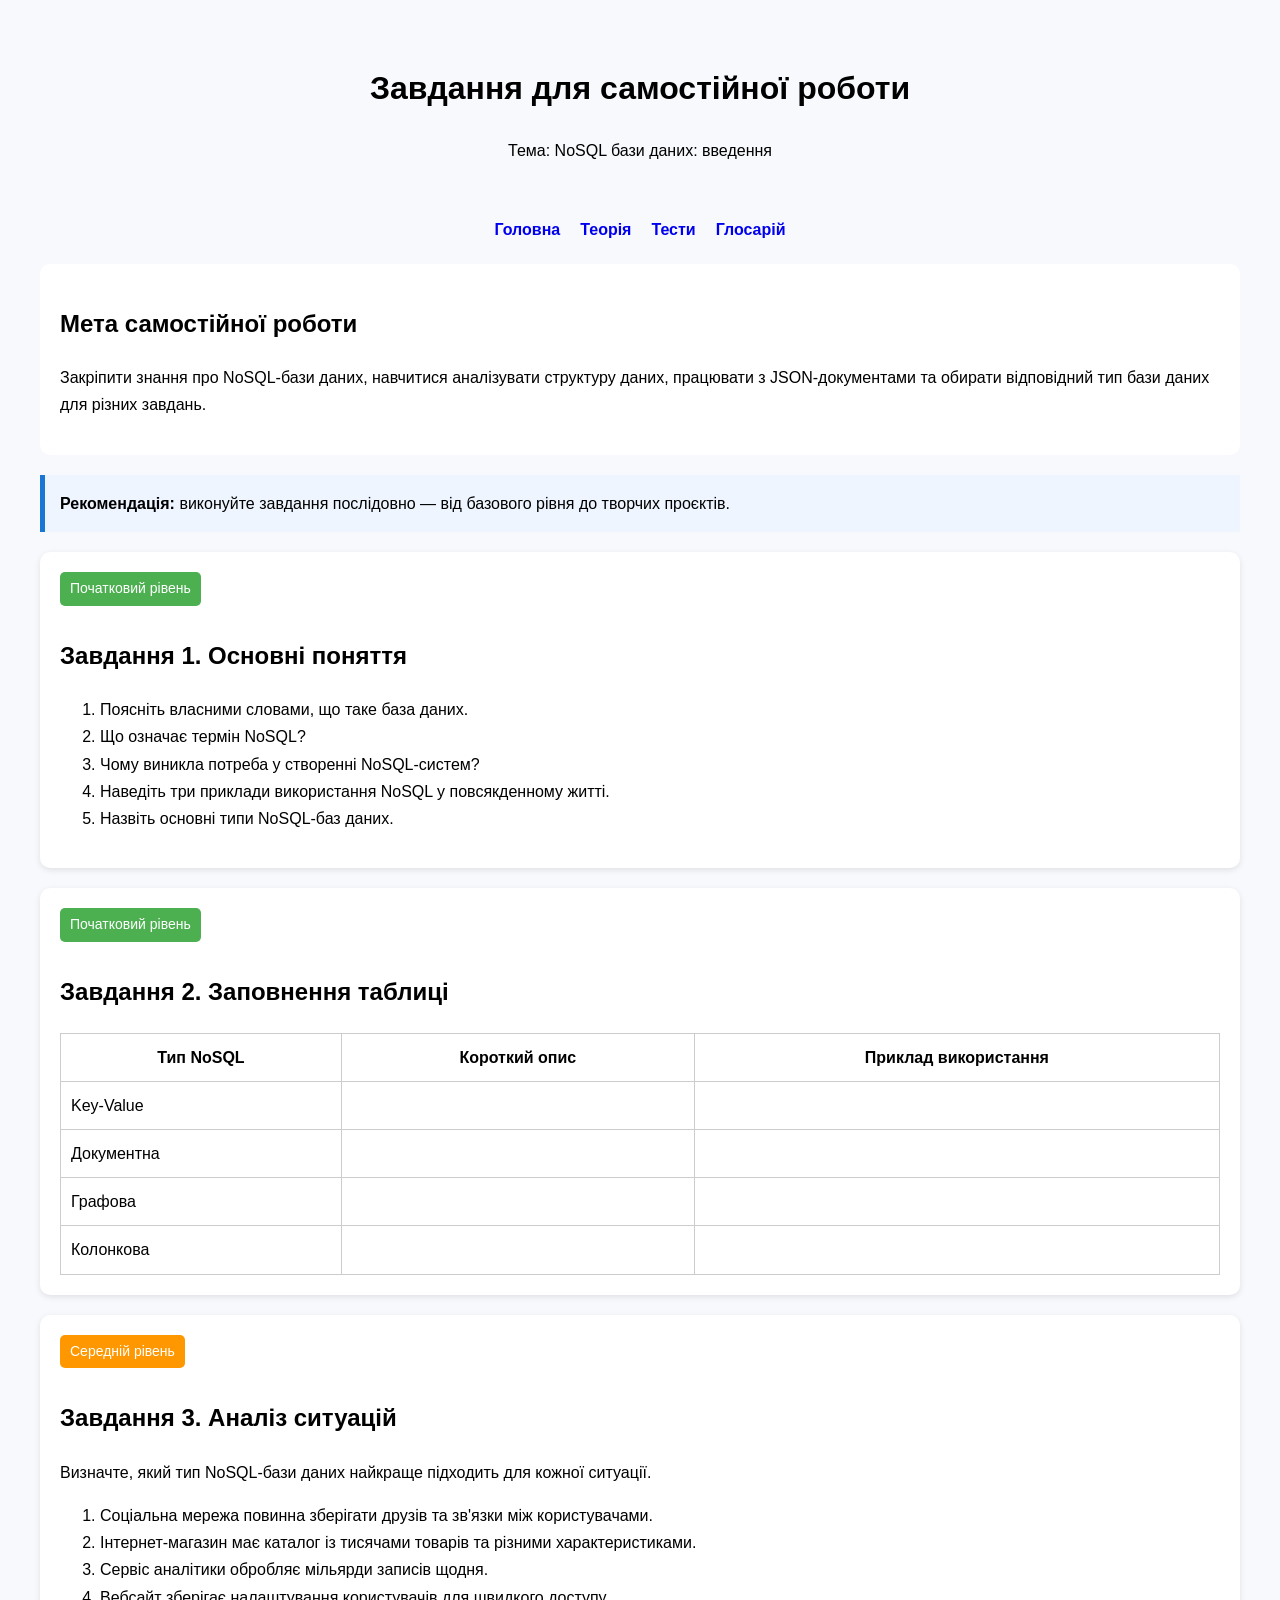
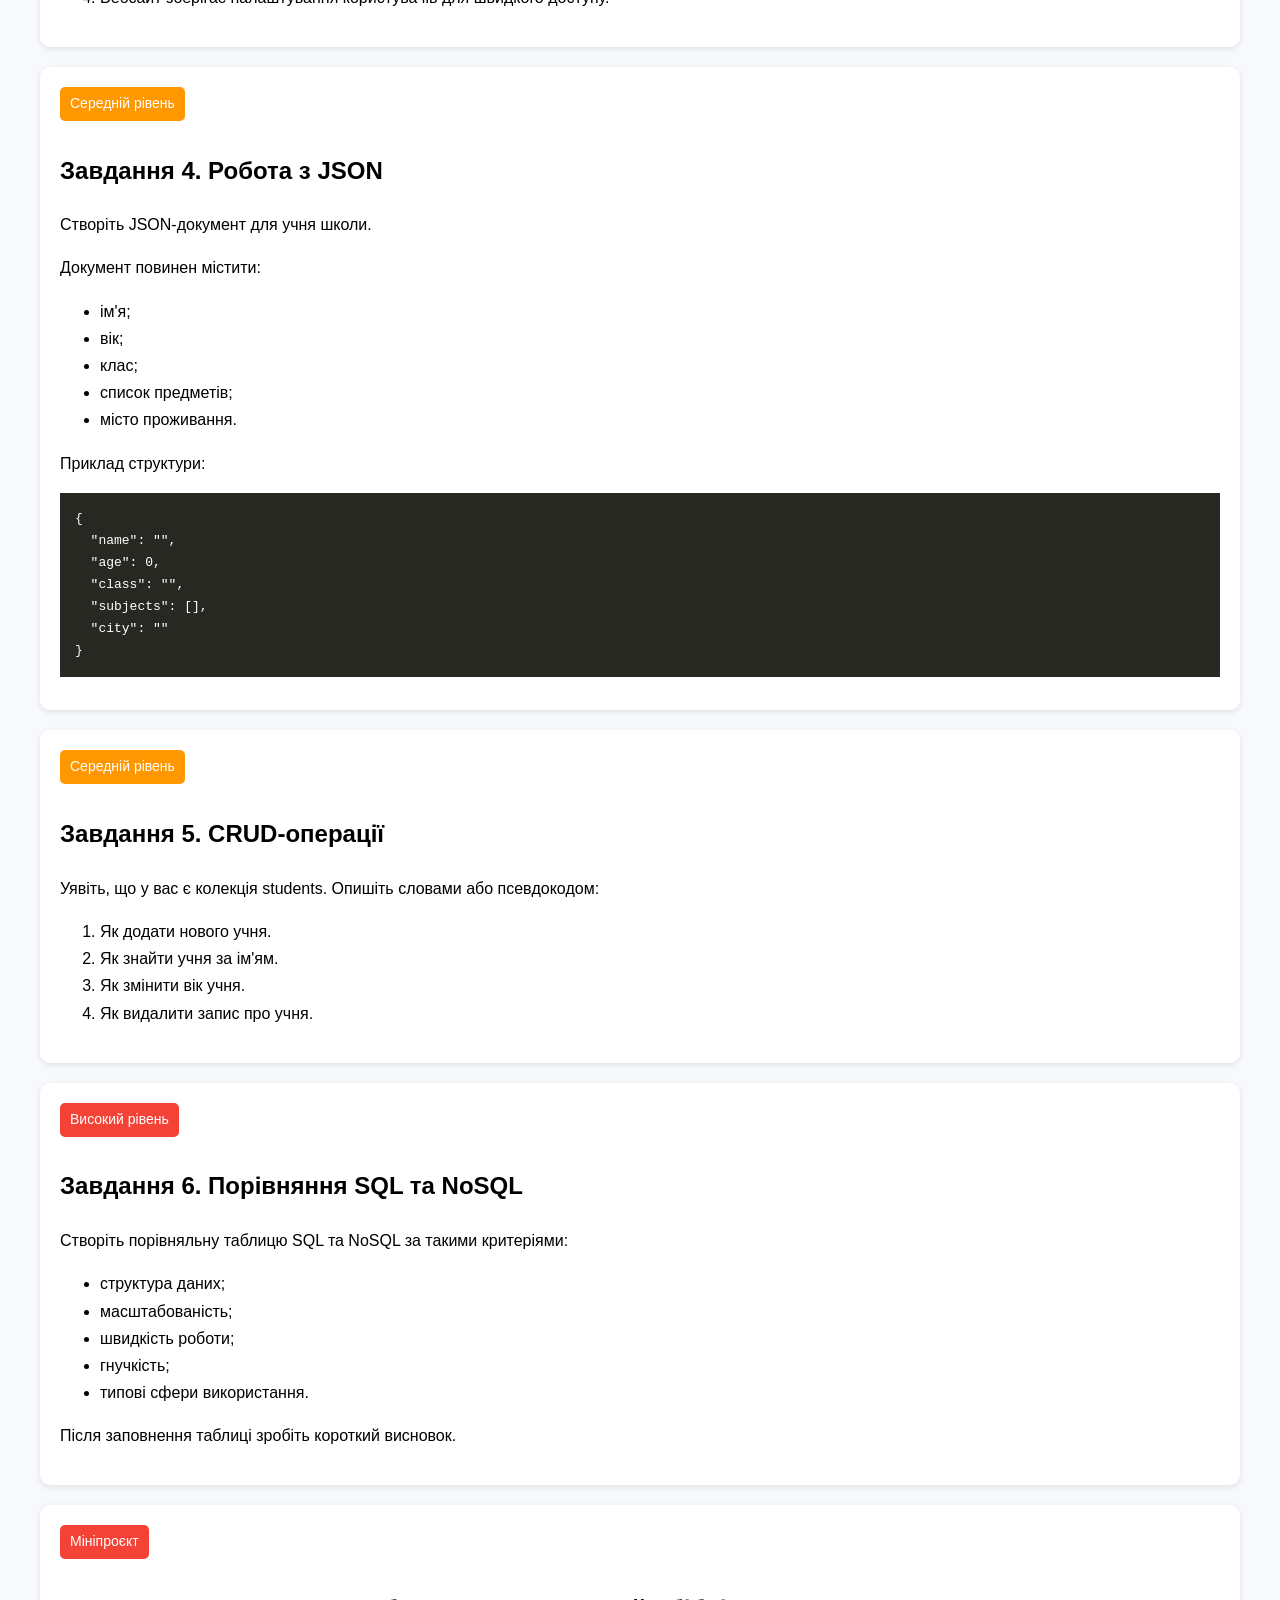
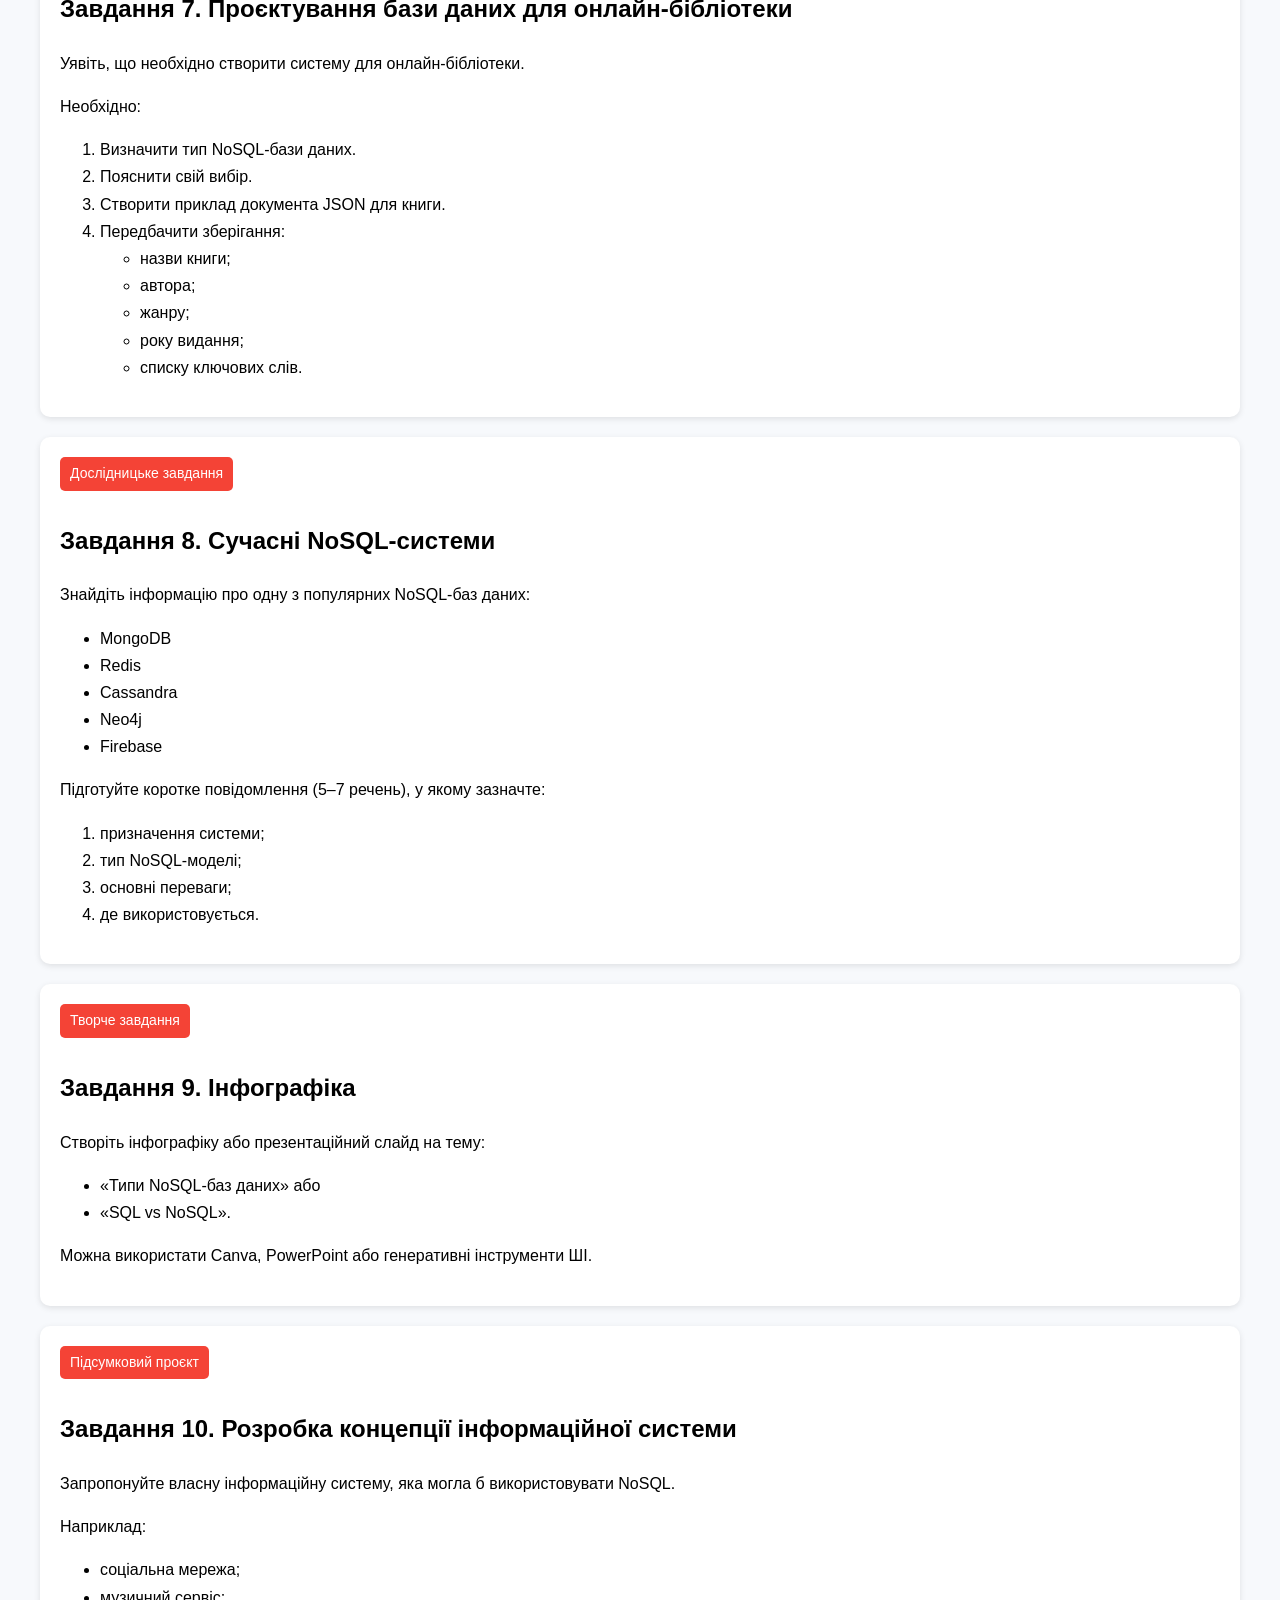
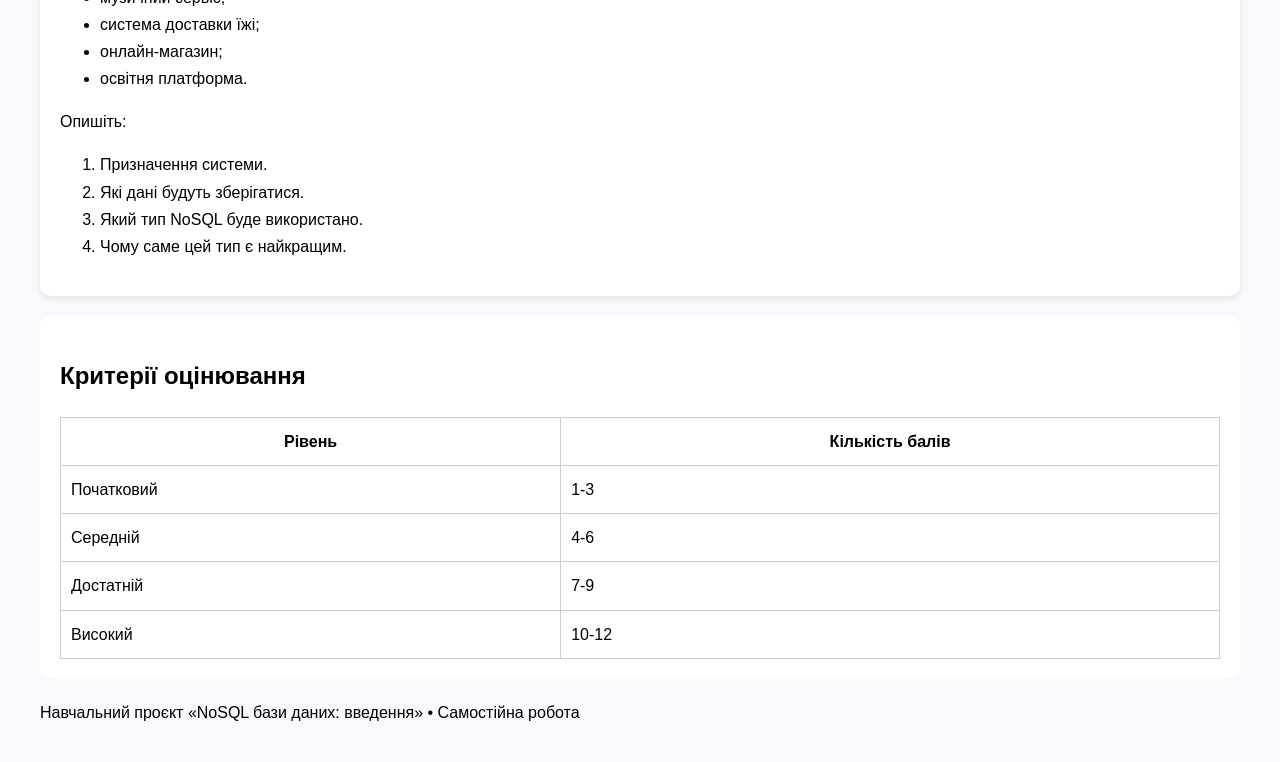
==== practice/tasks.html @ f5dd5304 "Add files via upload" ====
<!doctype html>
<html lang="uk">
  <head>
    <meta charset="UTF-8" />
    <meta name="viewport" content="width=device-width, initial-scale=1.0" />
    <title>Самостійна робота — NoSQL бази даних</title>

    <link rel="stylesheet" href="../styles/style.css" />

    <style>
      .task-card {
        background: white;
        padding: 20px;
        margin: 20px 0;
        border-radius: 10px;
        box-shadow: 0 2px 6px rgba(0, 0, 0, 0.1);
      }

      .level {
        display: inline-block;
        padding: 5px 10px;
        border-radius: 5px;
        color: white;
        font-size: 14px;
        margin-bottom: 10px;
      }

      .easy {
        background: #4caf50;
      }

      .medium {
        background: #ff9800;
      }

      .hard {
        background: #f44336;
      }

      .tip-box {
        background: #eef5ff;
        border-left: 5px solid #1976d2;
        padding: 15px;
        margin: 20px 0;
      }

      table {
        width: 100%;
        border-collapse: collapse;
      }

      table th,
      table td {
        border: 1px solid #ccc;
        padding: 10px;
      }
    </style>
  </head>
  <body>
    <header>
      <h1>Завдання для самостійної роботи</h1>
      <p>Тема: NoSQL бази даних: введення</p>
    </header>

    <nav>
      <ul>
        <li><a href="../index.html">Головна</a></li>
        <li><a href="../theory/main-content.html">Теорія</a></li>
        <li><a href="../tests/tests.html">Тести</a></li>
        <li><a href="../theory/glossary.html">Глосарій</a></li>
      </ul>
    </nav>

    <main>
      <section>
        <h2>Мета самостійної роботи</h2>

        <p>
          Закріпити знання про NoSQL-бази даних, навчитися аналізувати структуру
          даних, працювати з JSON-документами та обирати відповідний тип бази
          даних для різних завдань.
        </p>
      </section>

      <div class="tip-box">
        <strong>Рекомендація:</strong>
        виконуйте завдання послідовно — від базового рівня до творчих проєктів.
      </div>

      <section class="task-card">
        <span class="level easy">Початковий рівень</span>

        <h2>Завдання 1. Основні поняття</h2>

        <ol>
          <li>Поясніть власними словами, що таке база даних.</li>
          <li>Що означає термін NoSQL?</li>
          <li>Чому виникла потреба у створенні NoSQL-систем?</li>
          <li>
            Наведіть три приклади використання NoSQL у повсякденному житті.
          </li>
          <li>Назвіть основні типи NoSQL-баз даних.</li>
        </ol>
      </section>

      <section class="task-card">
        <span class="level easy">Початковий рівень</span>

        <h2>Завдання 2. Заповнення таблиці</h2>

        <table>
          <tr>
            <th>Тип NoSQL</th>
            <th>Короткий опис</th>
            <th>Приклад використання</th>
          </tr>

          <tr>
            <td>Key-Value</td>
            <td></td>
            <td></td>
          </tr>

          <tr>
            <td>Документна</td>
            <td></td>
            <td></td>
          </tr>

          <tr>
            <td>Графова</td>
            <td></td>
            <td></td>
          </tr>

          <tr>
            <td>Колонкова</td>
            <td></td>
            <td></td>
          </tr>
        </table>
      </section>

      <section class="task-card">
        <span class="level medium">Середній рівень</span>

        <h2>Завдання 3. Аналіз ситуацій</h2>

        <p>
          Визначте, який тип NoSQL-бази даних найкраще підходить для кожної
          ситуації.
        </p>

        <ol>
          <li>
            Соціальна мережа повинна зберігати друзів та зв'язки між
            користувачами.
          </li>

          <li>
            Інтернет-магазин має каталог із тисячами товарів та різними
            характеристиками.
          </li>

          <li>Сервіс аналітики обробляє мільярди записів щодня.</li>

          <li>
            Вебсайт зберігає налаштування користувачів для швидкого доступу.
          </li>
        </ol>
      </section>

      <section class="task-card">
        <span class="level medium">Середній рівень</span>

        <h2>Завдання 4. Робота з JSON</h2>

        <p>Створіть JSON-документ для учня школи.</p>

        <p>Документ повинен містити:</p>

        <ul>
          <li>ім'я;</li>
          <li>вік;</li>
          <li>клас;</li>
          <li>список предметів;</li>
          <li>місто проживання.</li>
        </ul>

        <p>Приклад структури:</p>

        <pre>
{
  "name": "",
  "age": 0,
  "class": "",
  "subjects": [],
  "city": ""
}
</pre
        >
      </section>

      <section class="task-card">
        <span class="level medium">Середній рівень</span>

        <h2>Завдання 5. CRUD-операції</h2>

        <p>
          Уявіть, що у вас є колекція students. Опишіть словами або псевдокодом:
        </p>

        <ol>
          <li>Як додати нового учня.</li>
          <li>Як знайти учня за ім'ям.</li>
          <li>Як змінити вік учня.</li>
          <li>Як видалити запис про учня.</li>
        </ol>
      </section>

      <section class="task-card">
        <span class="level hard">Високий рівень</span>

        <h2>Завдання 6. Порівняння SQL та NoSQL</h2>

        <p>Створіть порівняльну таблицю SQL та NoSQL за такими критеріями:</p>

        <ul>
          <li>структура даних;</li>
          <li>масштабованість;</li>
          <li>швидкість роботи;</li>
          <li>гнучкість;</li>
          <li>типові сфери використання.</li>
        </ul>

        <p>Після заповнення таблиці зробіть короткий висновок.</p>
      </section>

      <section class="task-card">
        <span class="level hard">Мініпроєкт</span>

        <h2>Завдання 7. Проєктування бази даних для онлайн-бібліотеки</h2>

        <p>Уявіть, що необхідно створити систему для онлайн-бібліотеки.</p>

        <p>Необхідно:</p>

        <ol>
          <li>Визначити тип NoSQL-бази даних.</li>

          <li>Пояснити свій вибір.</li>

          <li>Створити приклад документа JSON для книги.</li>

          <li>
            Передбачити зберігання:
            <ul>
              <li>назви книги;</li>
              <li>автора;</li>
              <li>жанру;</li>
              <li>року видання;</li>
              <li>списку ключових слів.</li>
            </ul>
          </li>
        </ol>
      </section>

      <section class="task-card">
        <span class="level hard">Дослідницьке завдання</span>

        <h2>Завдання 8. Сучасні NoSQL-системи</h2>

        <p>Знайдіть інформацію про одну з популярних NoSQL-баз даних:</p>

        <ul>
          <li>MongoDB</li>
          <li>Redis</li>
          <li>Cassandra</li>
          <li>Neo4j</li>
          <li>Firebase</li>
        </ul>

        <p>Підготуйте коротке повідомлення (5–7 речень), у якому зазначте:</p>

        <ol>
          <li>призначення системи;</li>
          <li>тип NoSQL-моделі;</li>
          <li>основні переваги;</li>
          <li>де використовується.</li>
        </ol>
      </section>

      <section class="task-card">
        <span class="level hard">Творче завдання</span>

        <h2>Завдання 9. Інфографіка</h2>

        <p>Створіть інфографіку або презентаційний слайд на тему:</p>

        <ul>
          <li>«Типи NoSQL-баз даних» або</li>
          <li>«SQL vs NoSQL».</li>
        </ul>

        <p>
          Можна використати Canva, PowerPoint або генеративні інструменти ШІ.
        </p>
      </section>

      <section class="task-card">
        <span class="level hard">Підсумковий проєкт</span>

        <h2>Завдання 10. Розробка концепції інформаційної системи</h2>

        <p>
          Запропонуйте власну інформаційну систему, яка могла б використовувати
          NoSQL.
        </p>

        <p>Наприклад:</p>

        <ul>
          <li>соціальна мережа;</li>
          <li>музичний сервіс;</li>
          <li>система доставки їжі;</li>
          <li>онлайн-магазин;</li>
          <li>освітня платформа.</li>
        </ul>

        <p>Опишіть:</p>

        <ol>
          <li>Призначення системи.</li>
          <li>Які дані будуть зберігатися.</li>
          <li>Який тип NoSQL буде використано.</li>
          <li>Чому саме цей тип є найкращим.</li>
        </ol>
      </section>

      <section>
        <h2>Критерії оцінювання</h2>

        <table>
          <tr>
            <th>Рівень</th>
            <th>Кількість балів</th>
          </tr>

          <tr>
            <td>Початковий</td>
            <td>1-3</td>
          </tr>

          <tr>
            <td>Середній</td>
            <td>4-6</td>
          </tr>

          <tr>
            <td>Достатній</td>
            <td>7-9</td>
          </tr>

          <tr>
            <td>Високий</td>
            <td>10-12</td>
          </tr>
        </table>
      </section>
    </main>

    <footer>
      <p>Навчальний проєкт «NoSQL бази даних: введення» • Самостійна робота</p>
    </footer>
  </body>
</html>
---- styles/style.css ----
body {
  font-family: Arial, sans-serif;
  max-width: 1200px;
  margin: 0 auto;
  padding: 20px;
  line-height: 1.7;
  background: #f7f9fc;
}

header {
  text-align: center;
  padding: 20px;
}

nav ul {
  display: flex;
  gap: 20px;
  list-style: none;
  justify-content: center;
  padding: 0;
}

nav a {
  text-decoration: none;
  font-weight: bold;
}

section {
  background: white;
  margin: 20px 0;
  padding: 20px;
  border-radius: 10px;
}

table {
  width: 100%;
  border-collapse: collapse;
}

th,
td {
  border: 1px solid #ccc;
  padding: 10px;
}

pre {
  background: #272822;
  color: white;
  padding: 15px;
  overflow: auto;
}

.info-box {
  background: #eaf4ff;
  border-left: 5px solid #1976d2;
  padding: 15px;
}

.responsive-image {
  max-width: 100%;
  height: auto;
  display: block;
  margin: auto;
}

.video-player {
  width: 100%;
  max-width: 900px;
  display: block;
  margin: auto;
  border-radius: 10px;
  box-shadow: 0 2px 8px rgba(0, 0, 0, 0.2);
}
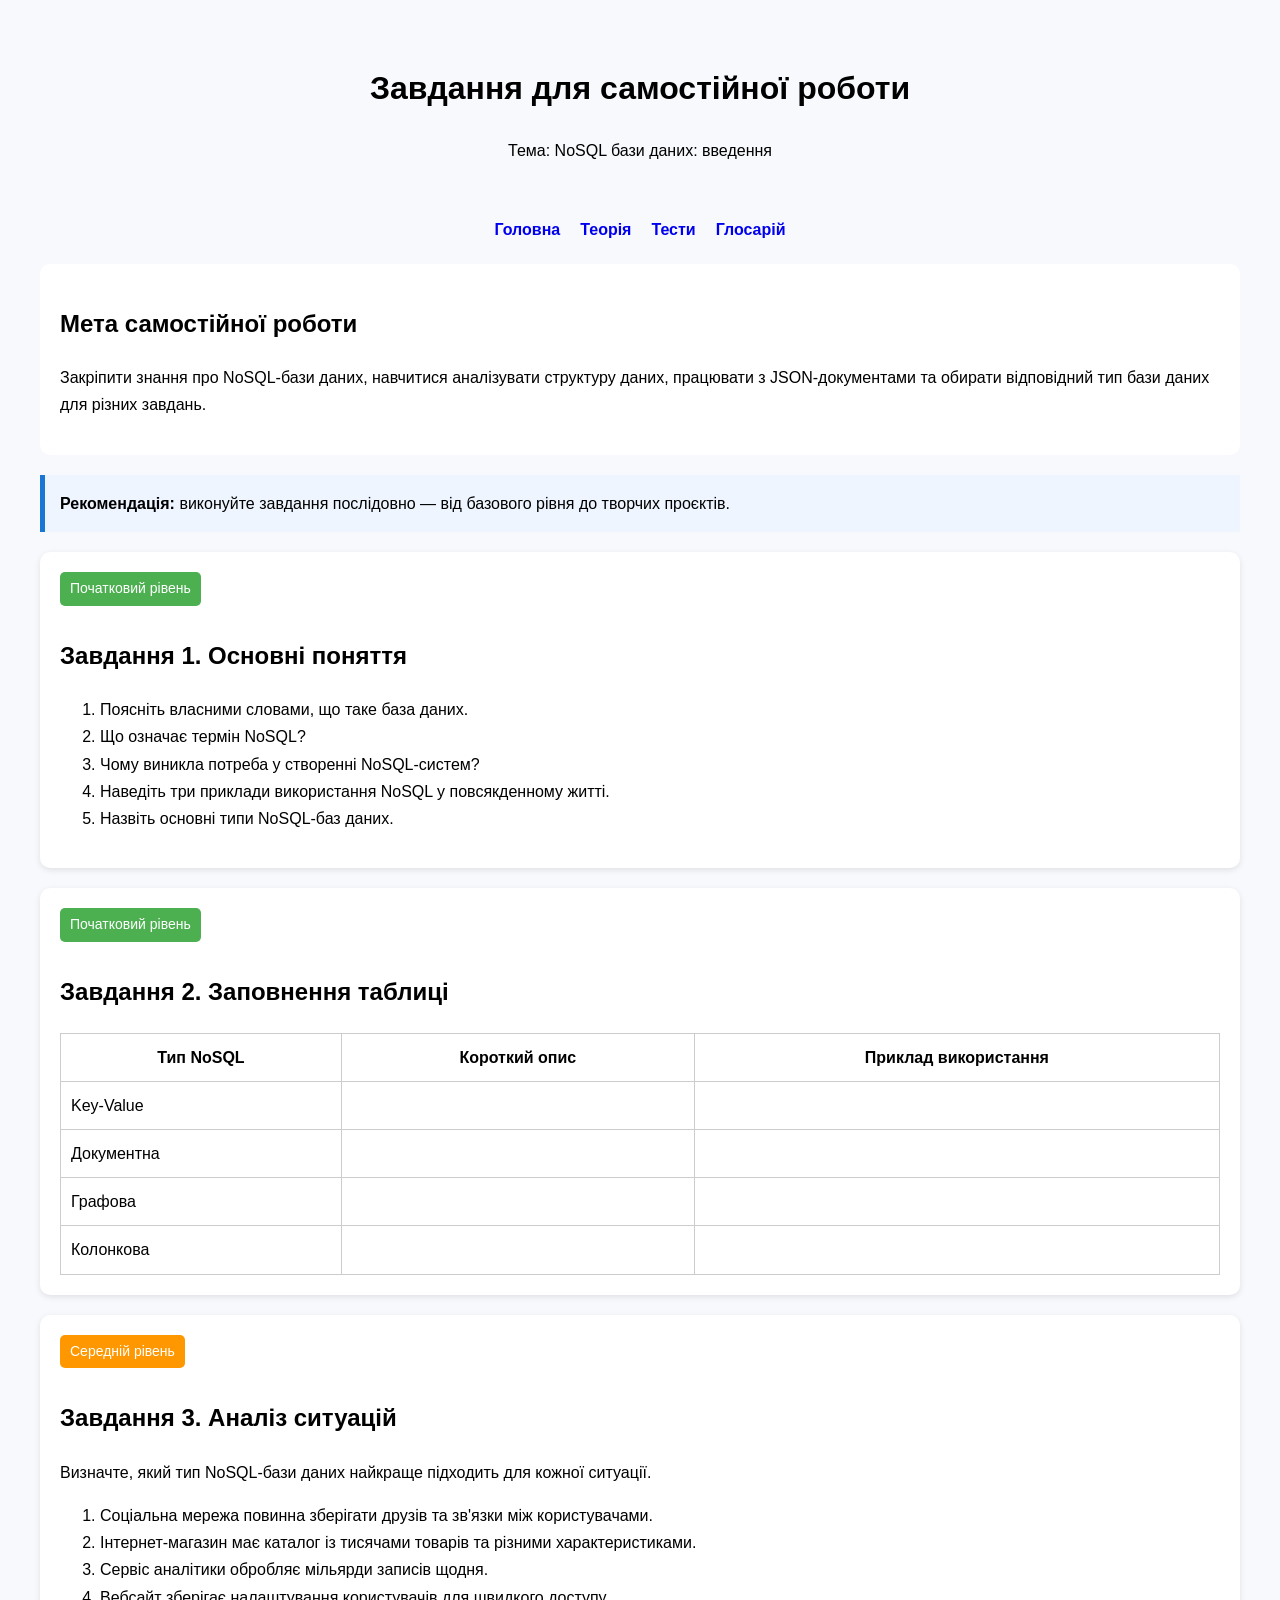
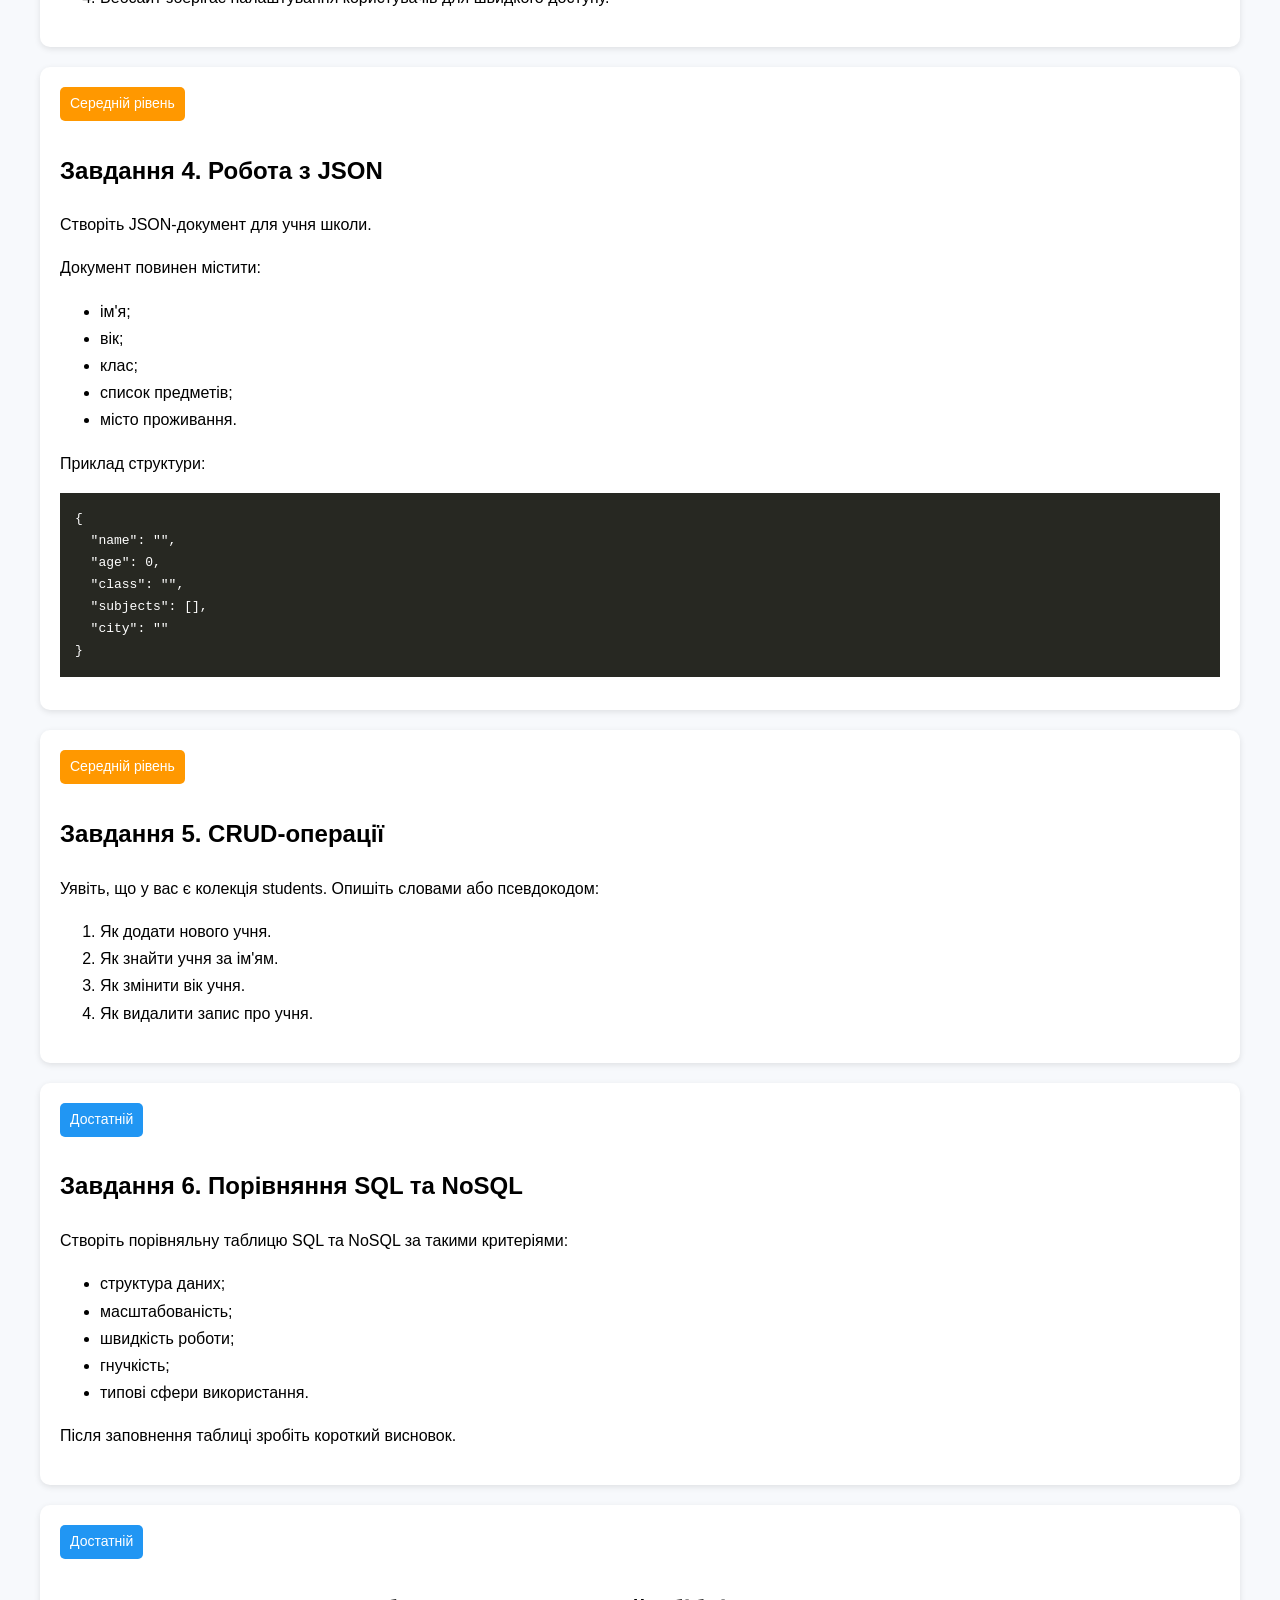
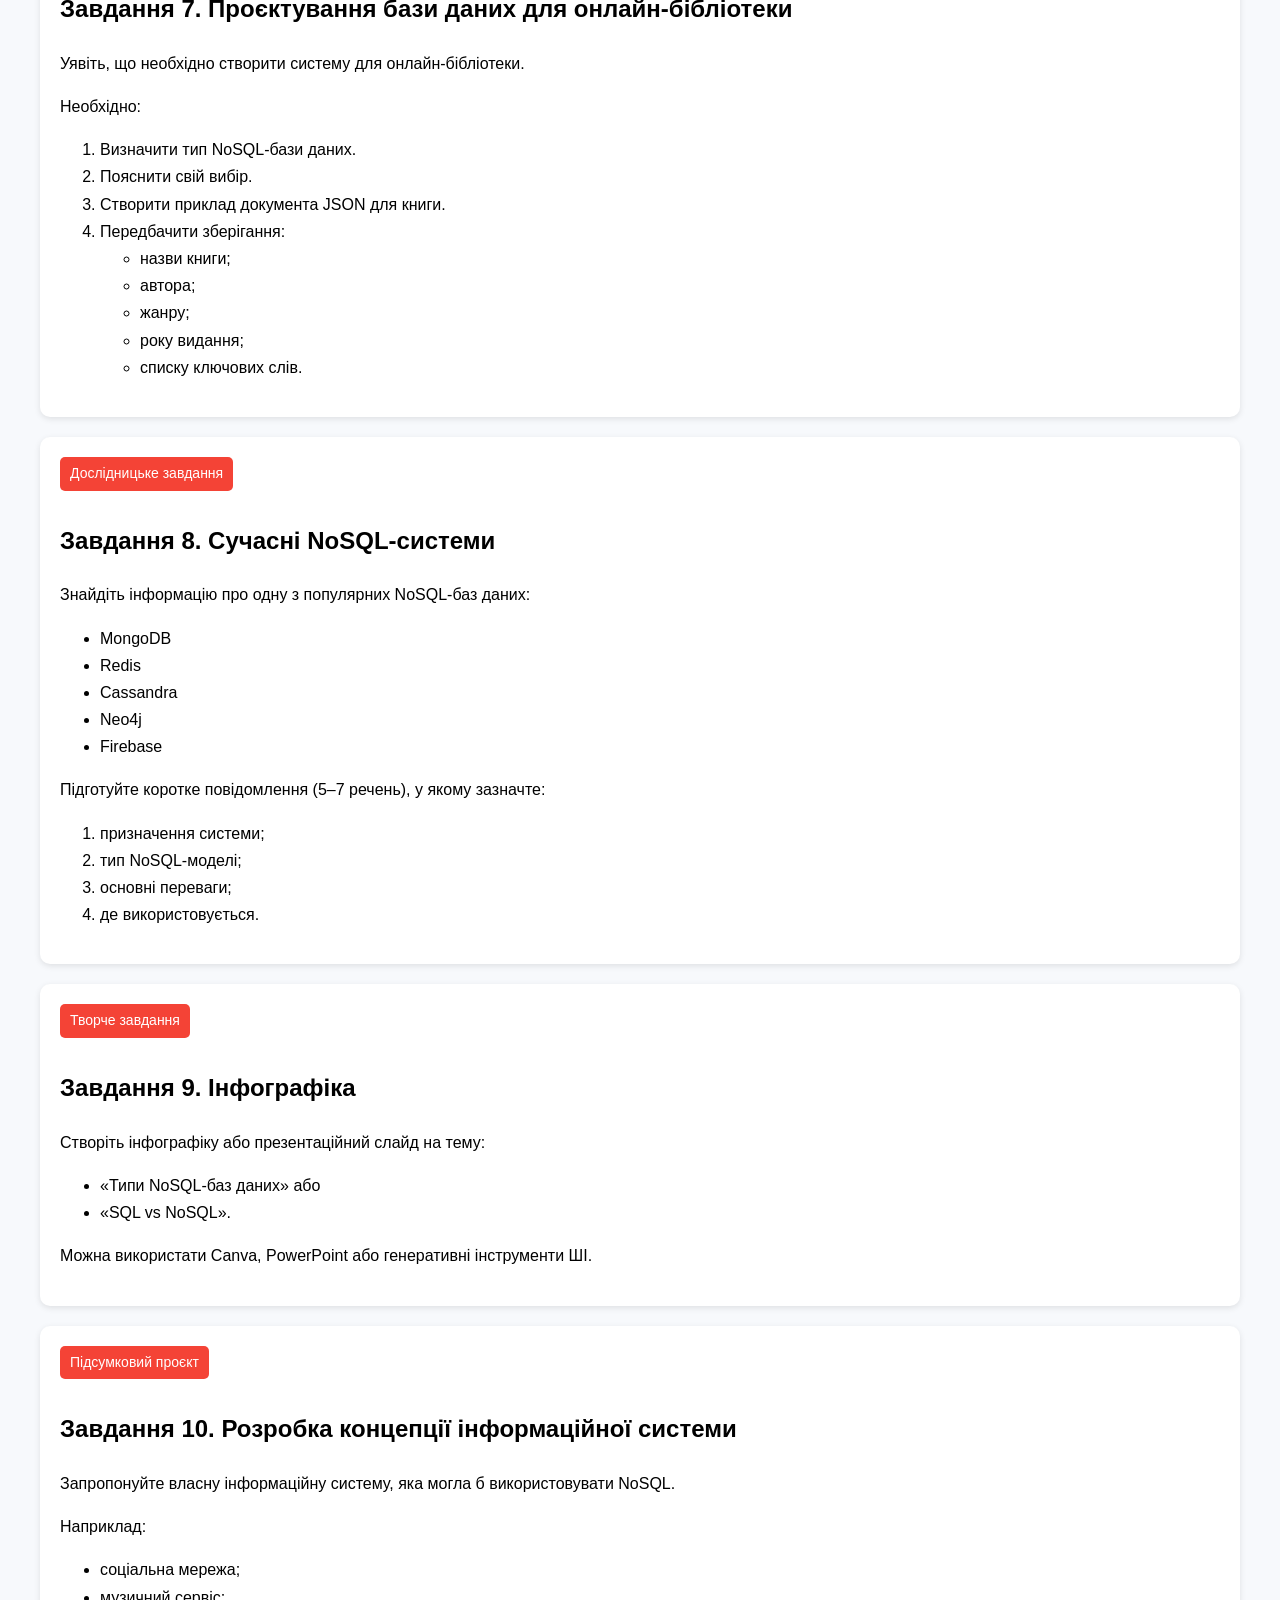
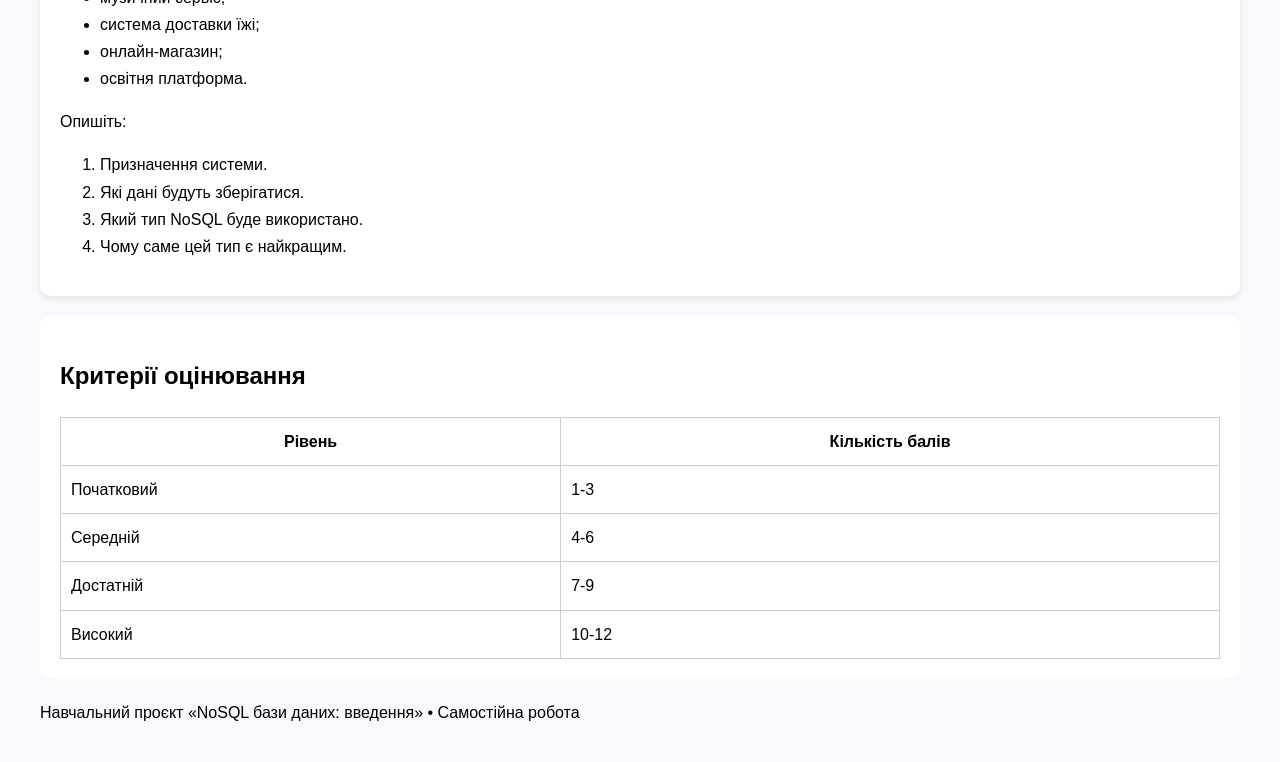
==== commit d4e50943: "Update tasks.html" ====
--- a/practice/tasks.html
+++ b/practice/tasks.html
@@ -31,6 +31,10 @@
 
       .medium {
         background: #ff9800;
+      }
+
+      .sufficient {
+        background: #2196f3;
       }
 
       .hard {
@@ -219,7 +223,7 @@
       </section>
 
       <section class="task-card">
-        <span class="level hard">Високий рівень</span>
+        <span class="level sufficient">Достатній</span>
 
         <h2>Завдання 6. Порівняння SQL та NoSQL</h2>
 
@@ -237,7 +241,7 @@
       </section>
 
       <section class="task-card">
-        <span class="level hard">Мініпроєкт</span>
+        <span class="level sufficient">Достатній</span>
 
         <h2>Завдання 7. Проєктування бази даних для онлайн-бібліотеки</h2>
 
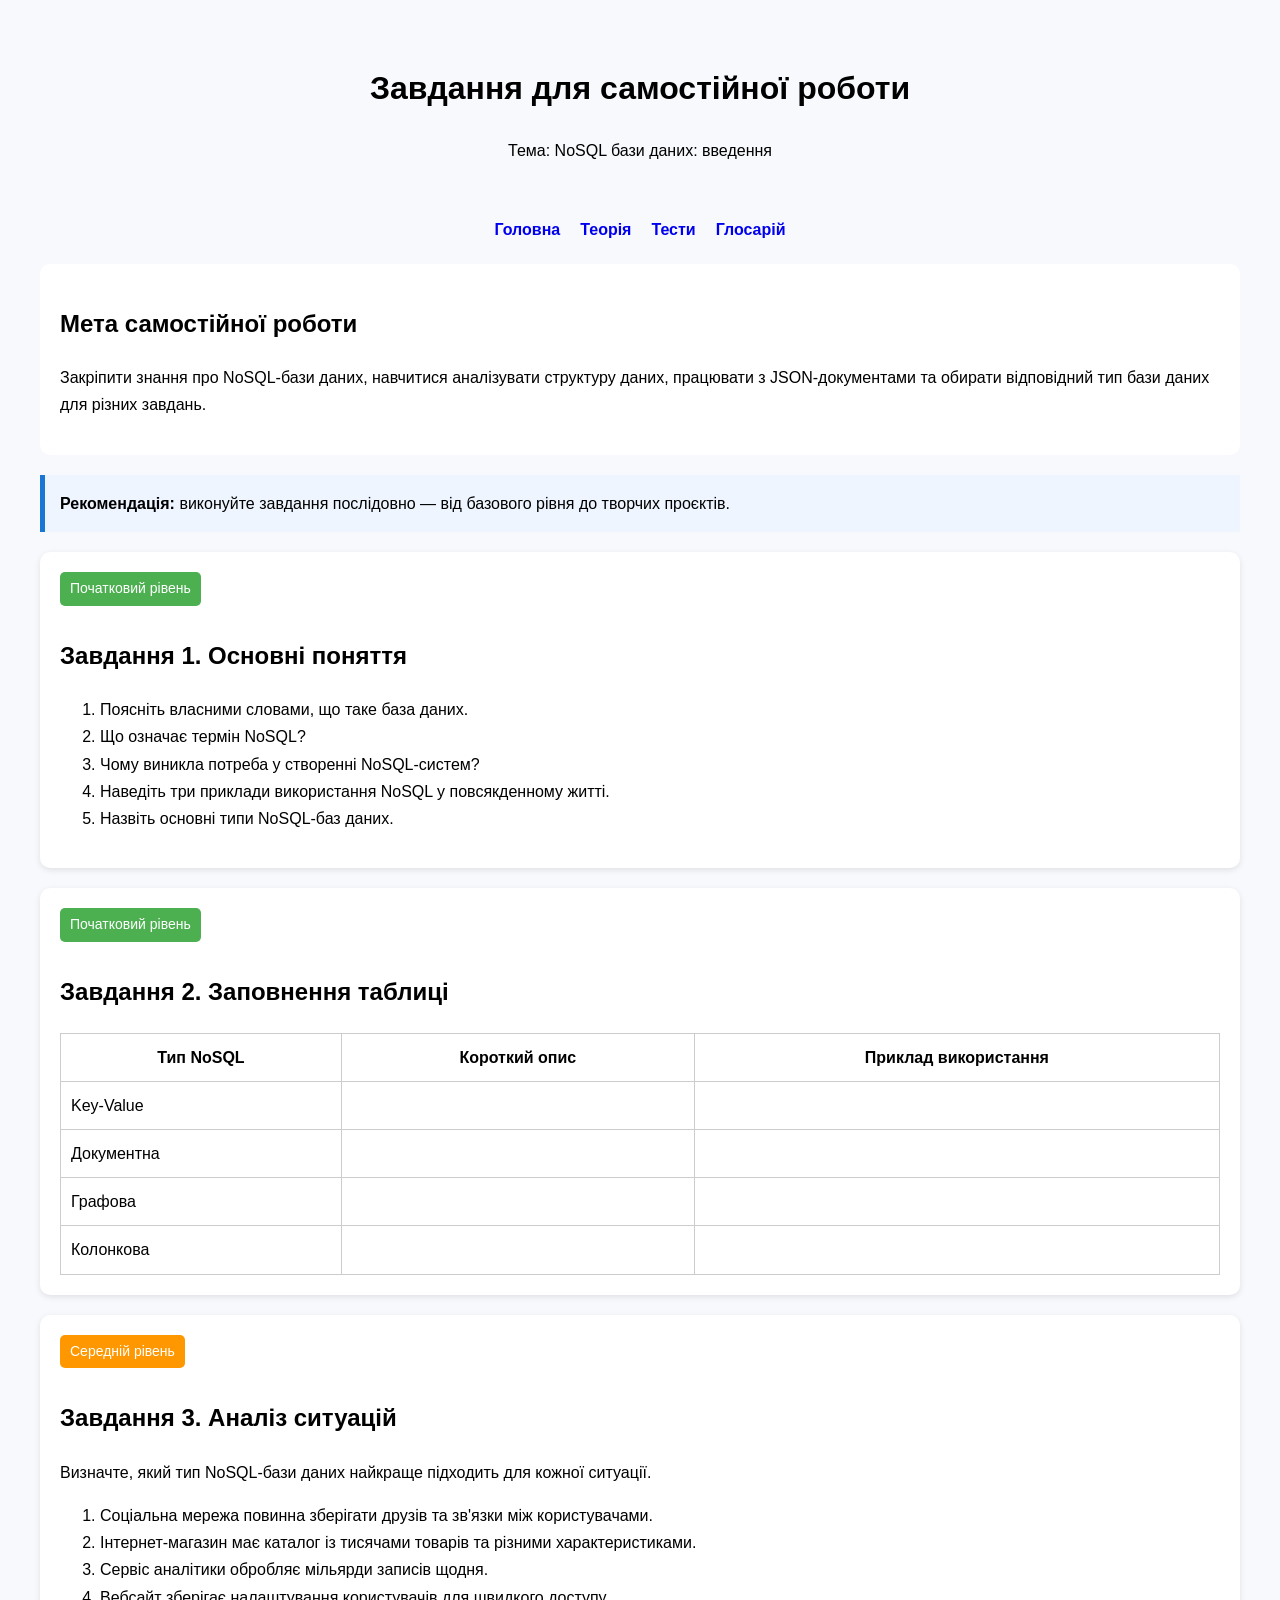
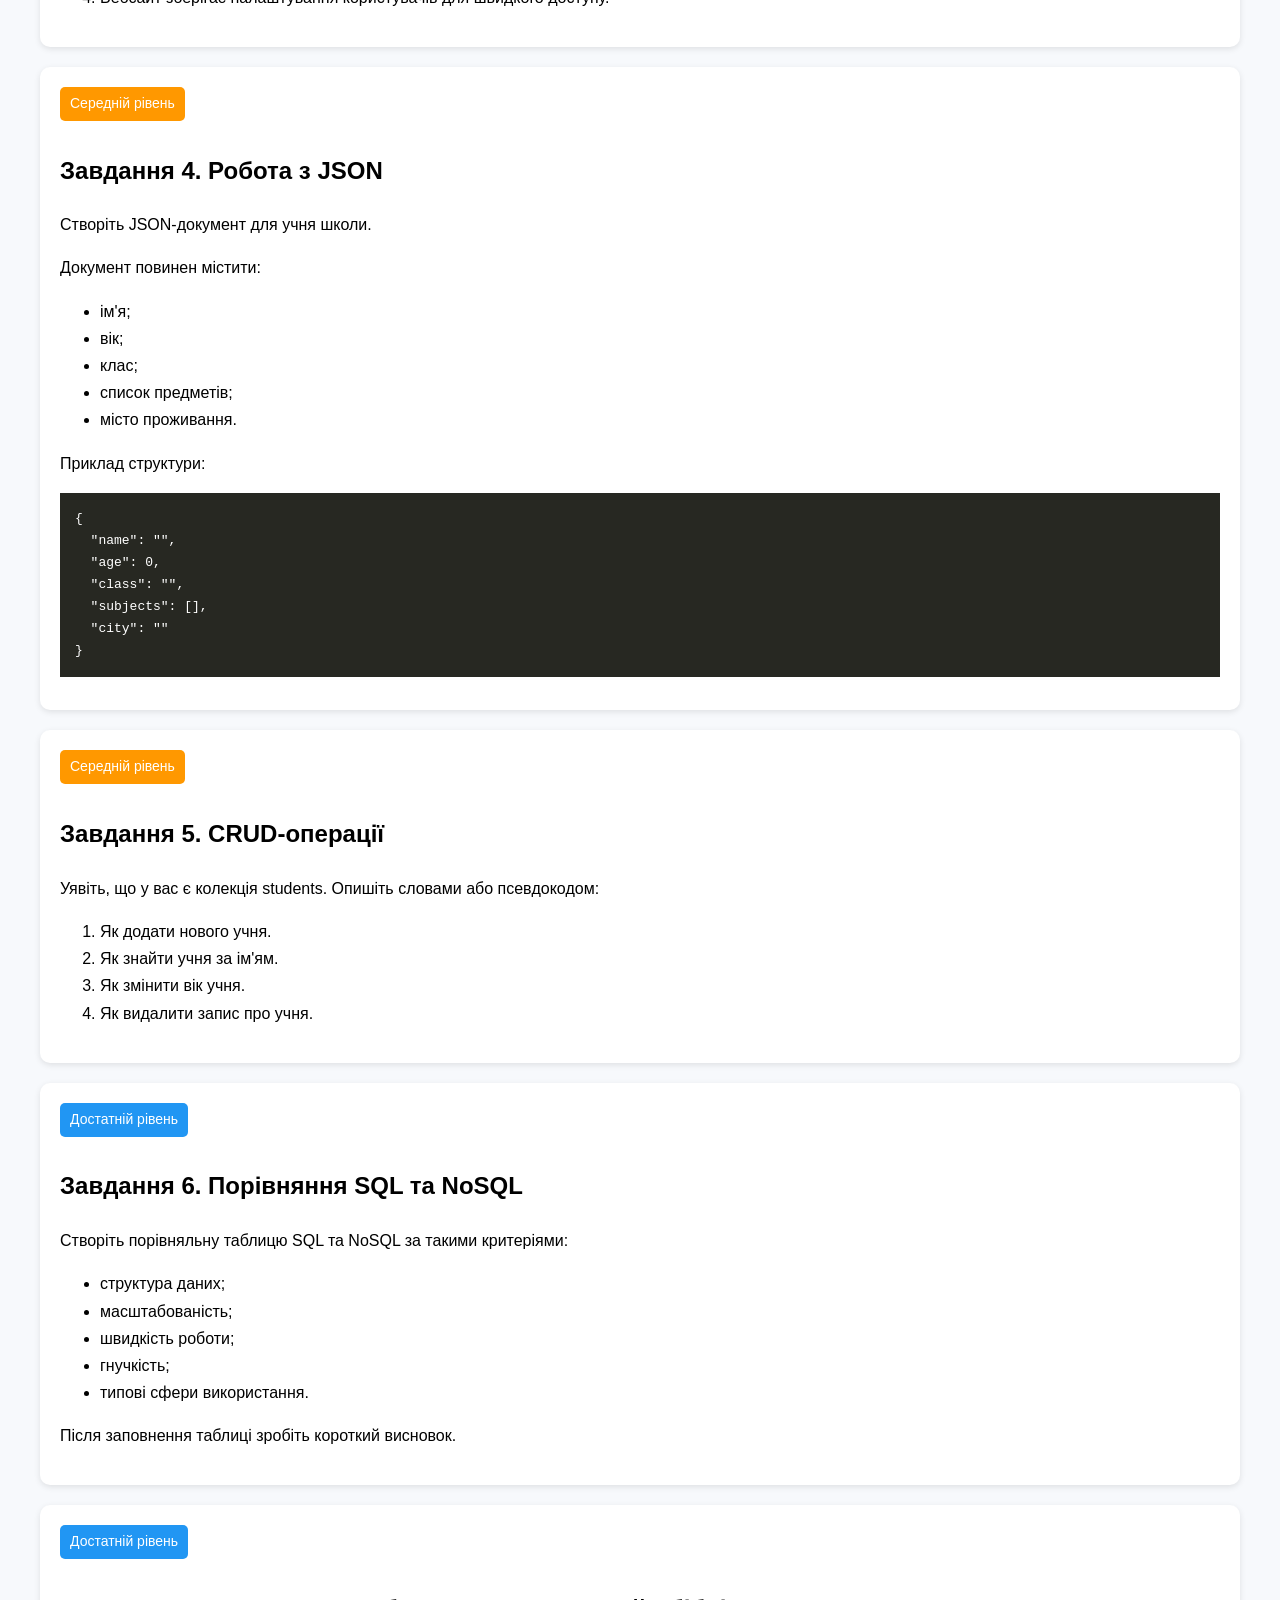
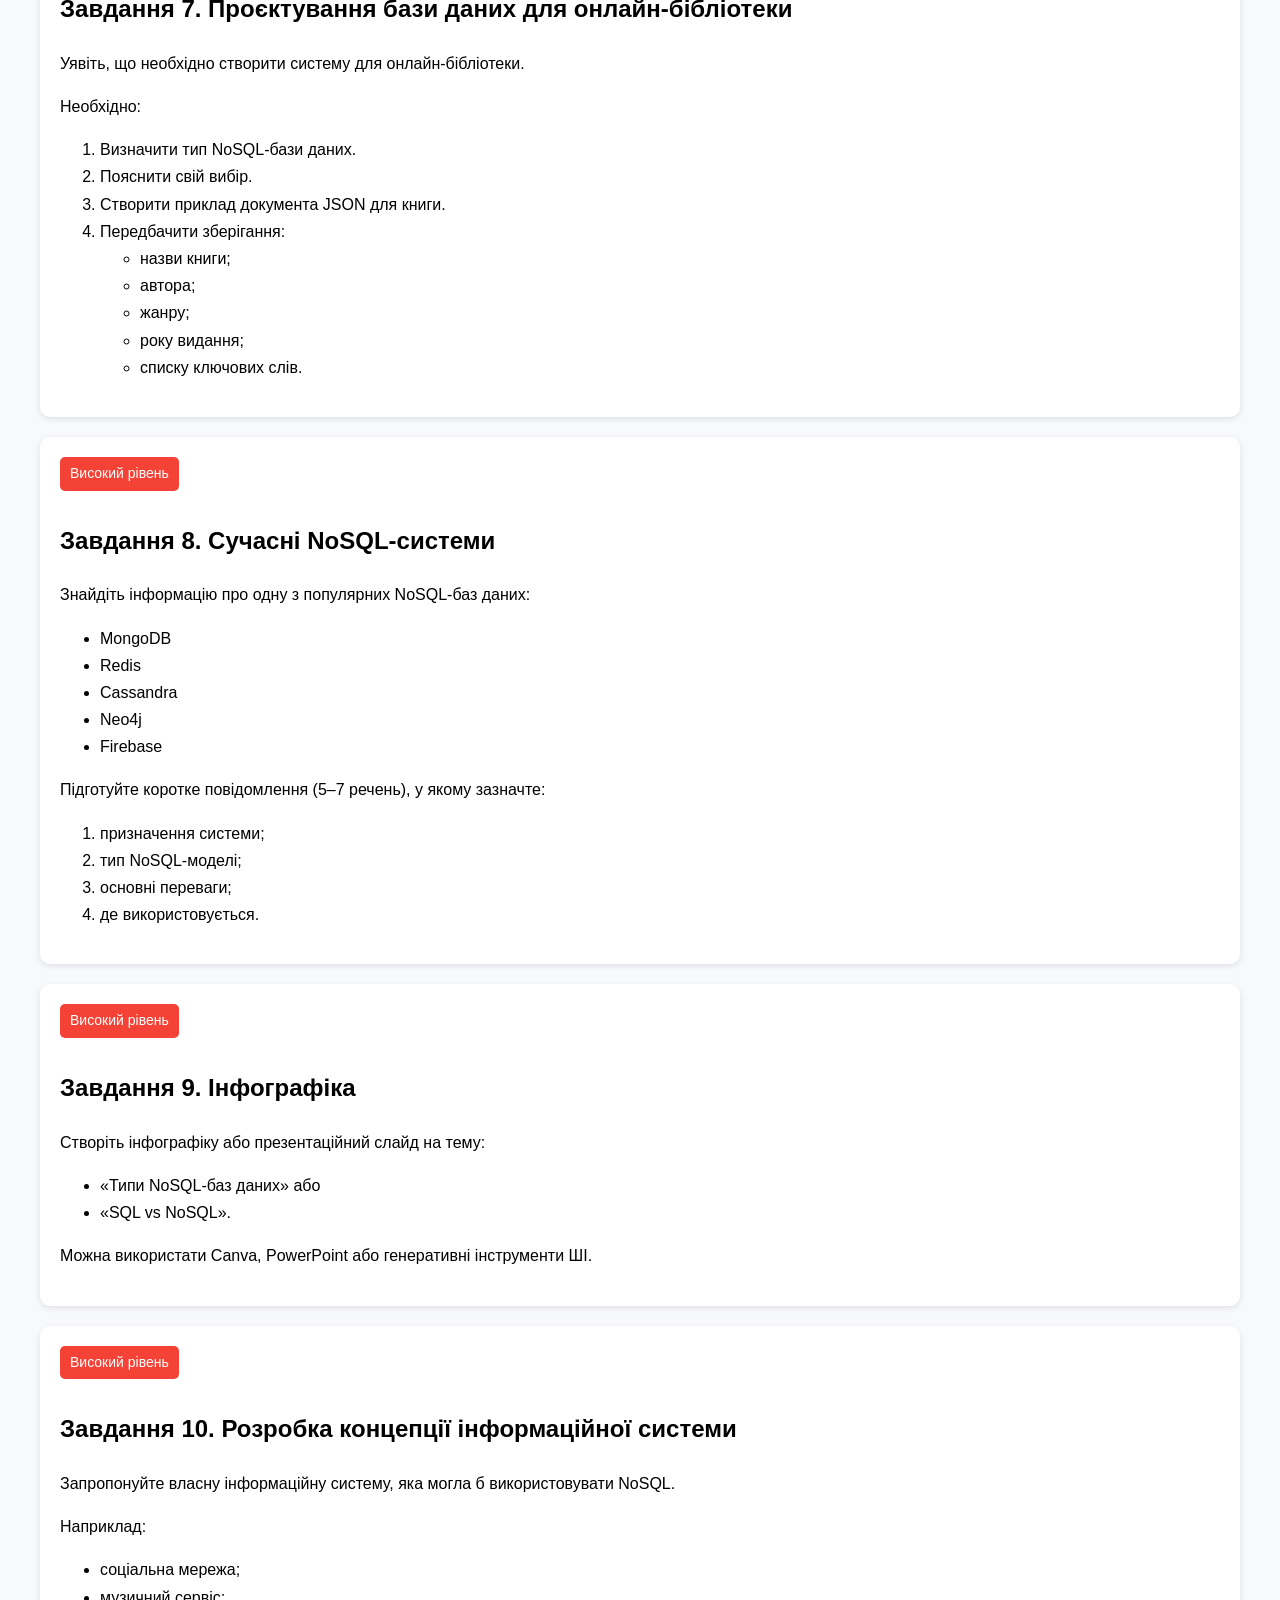
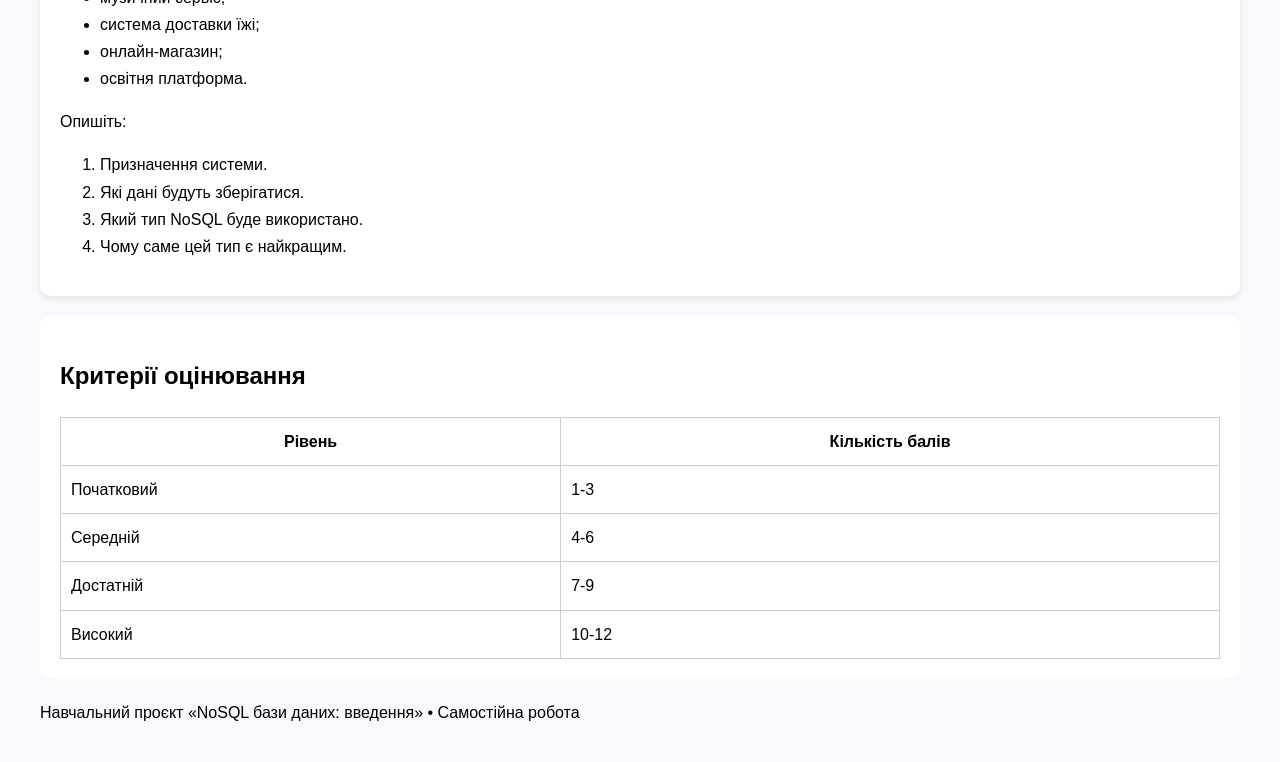
==== commit 8b798d5c: "Update tasks.html" ====
--- a/practice/tasks.html
+++ b/practice/tasks.html
@@ -223,7 +223,7 @@
       </section>
 
       <section class="task-card">
-        <span class="level sufficient">Достатній</span>
+        <span class="level sufficient">Достатній рівень</span>
 
         <h2>Завдання 6. Порівняння SQL та NoSQL</h2>
 
@@ -241,7 +241,7 @@
       </section>
 
       <section class="task-card">
-        <span class="level sufficient">Достатній</span>
+        <span class="level sufficient">Достатній рівень</span>
 
         <h2>Завдання 7. Проєктування бази даних для онлайн-бібліотеки</h2>
 
@@ -270,7 +270,7 @@
       </section>
 
       <section class="task-card">
-        <span class="level hard">Дослідницьке завдання</span>
+        <span class="level hard">Високий рівень</span>
 
         <h2>Завдання 8. Сучасні NoSQL-системи</h2>
 
@@ -295,7 +295,7 @@
       </section>
 
       <section class="task-card">
-        <span class="level hard">Творче завдання</span>
+        <span class="level hard">Високий рівень</span>
 
         <h2>Завдання 9. Інфографіка</h2>
 
@@ -312,7 +312,7 @@
       </section>
 
       <section class="task-card">
-        <span class="level hard">Підсумковий проєкт</span>
+        <span class="level hard">Високий рівень</span>
 
         <h2>Завдання 10. Розробка концепції інформаційної системи</h2>
 
